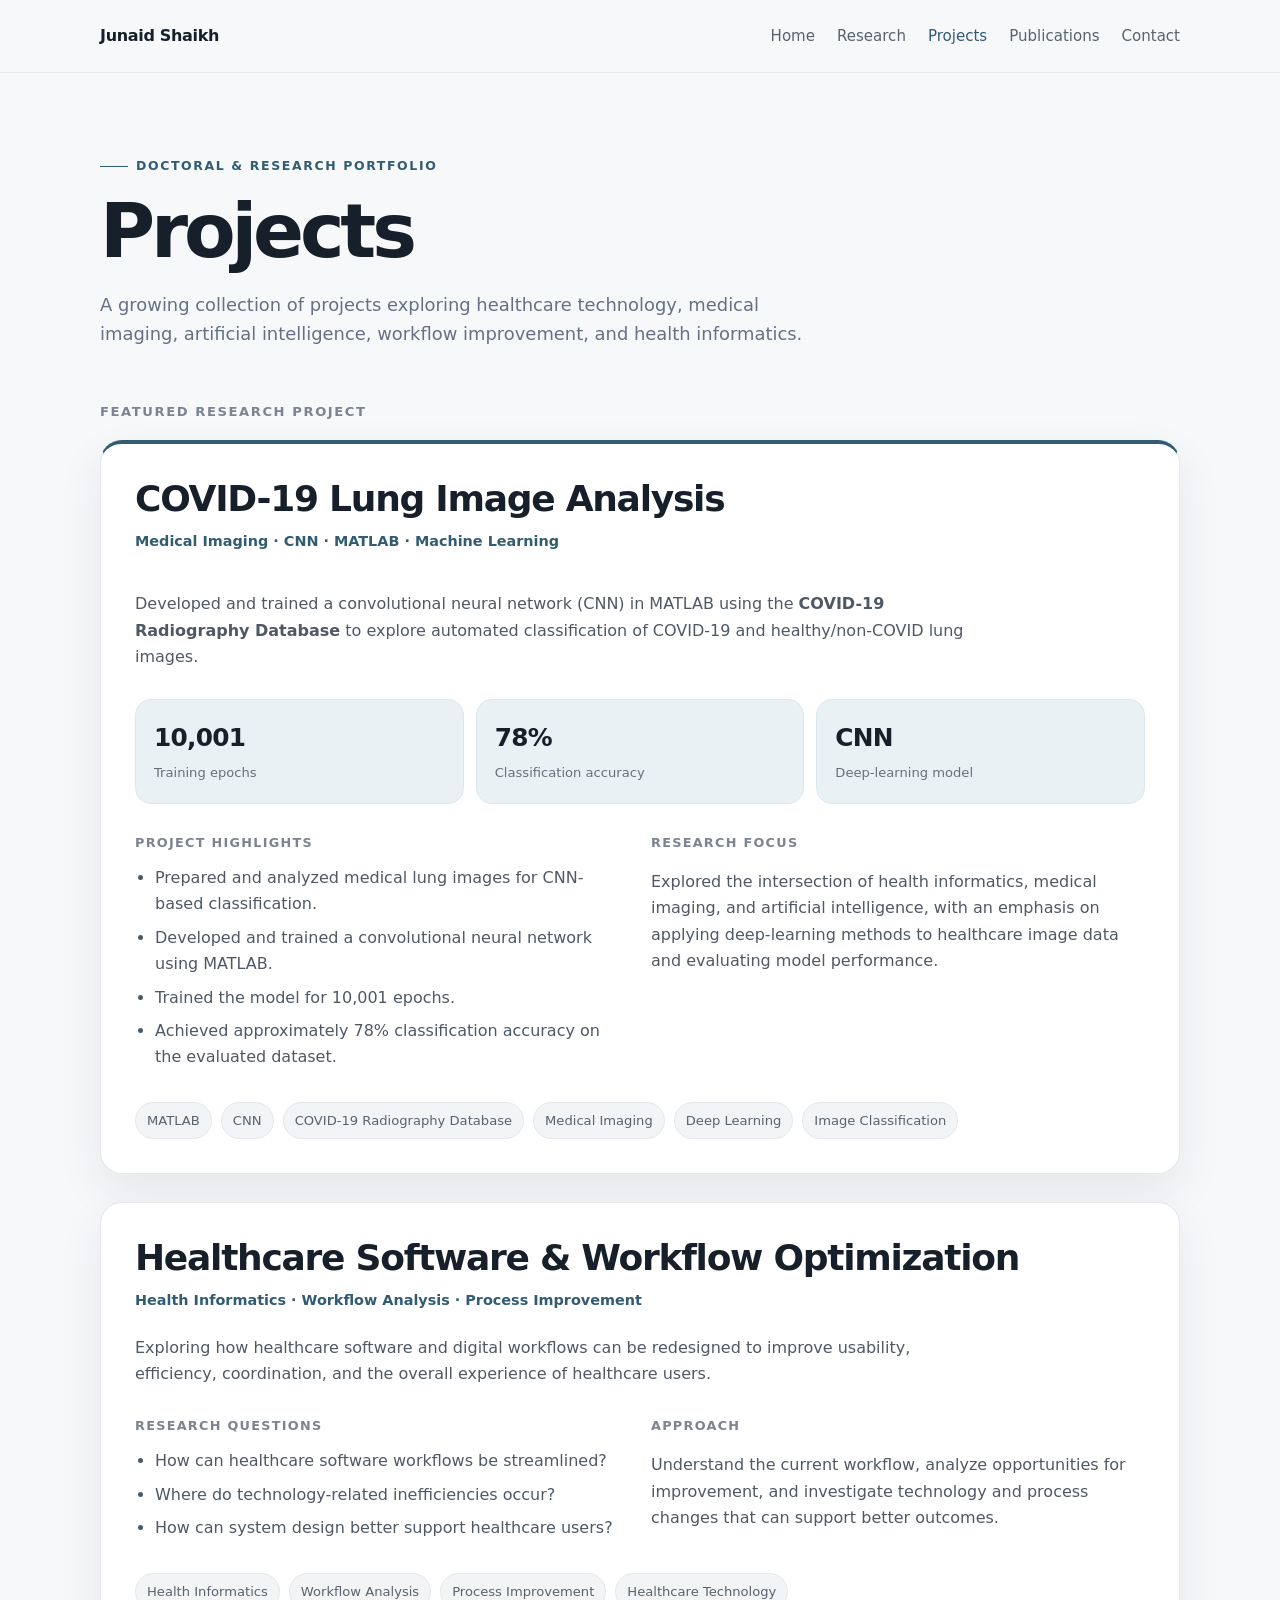
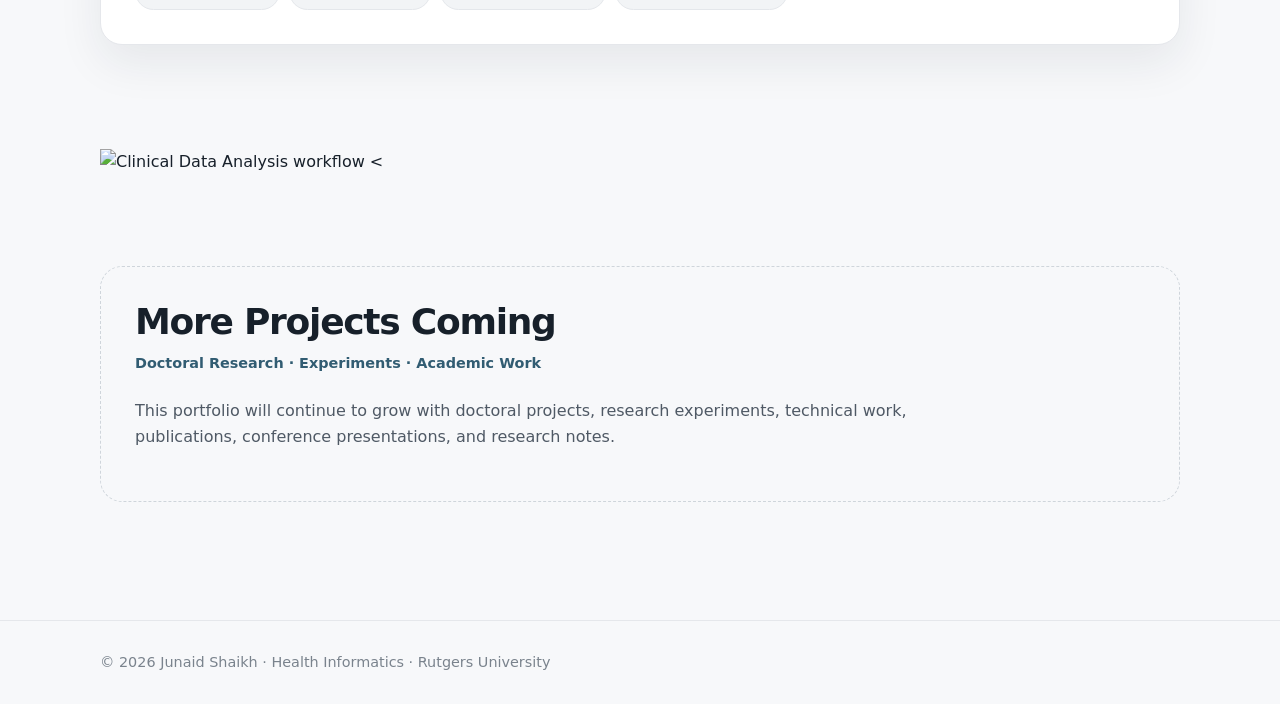
==== projects.html @ 9a3048ee "Update projects.html" ====
<!DOCTYPE html>
<html lang="en">
<head>
  <meta charset="UTF-8">
  <meta name="viewport" content="width=device-width, initial-scale=1.0">
  <meta name="description" content="Junaid Shaikh — Doctoral and research projects in Health Informatics, medical imaging, AI, and healthcare technology.">
  <title>Projects | Junaid Shaikh</title>
  <style>
    :root{
      --bg:#f7f8fa;
      --surface:#ffffff;
      --text:#17202a;
      --muted:#667085;
      --line:#e5e7eb;
      --accent:#315c72;
      --accent-soft:#eaf1f5;
      --shadow:0 18px 45px rgba(20,35,45,.08);
      --radius:22px;
    }
    *{box-sizing:border-box}
    html{scroll-behavior:smooth}
    body{
      margin:0;
      font-family:Inter,ui-sans-serif,system-ui,-apple-system,BlinkMacSystemFont,"Segoe UI",sans-serif;
      background:var(--bg);
      color:var(--text);
      line-height:1.65;
    }
    a{color:inherit;text-decoration:none}
    .container{width:min(1080px,92%);margin:auto}
    header{
      position:sticky;top:0;z-index:20;
      background:rgba(247,248,250,.9);
      backdrop-filter:blur(12px);
      border-bottom:1px solid rgba(229,231,235,.8);
    }
    nav{
      min-height:72px;display:flex;align-items:center;justify-content:space-between;
      gap:24px;
    }
    .brand{font-weight:750;letter-spacing:-.02em}
    .nav-links{display:flex;gap:22px;flex-wrap:wrap;color:#59636e;font-size:.94rem}
    .nav-links a{transition:color .2s ease}
    .nav-links a:hover,.nav-links a.active{color:var(--accent)}
    main{padding:76px 0 90px}
    .eyebrow{
      display:inline-flex;align-items:center;gap:8px;
      color:var(--accent);font-size:.78rem;font-weight:750;
      letter-spacing:.13em;text-transform:uppercase;
      margin-bottom:16px;
    }
    .eyebrow:before{content:"";width:28px;height:1px;background:var(--accent)}
    h1{
      font-size:clamp(2.5rem,6vw,4.7rem);
      line-height:1.02;letter-spacing:-.055em;
      margin:0 0 20px;max-width:800px;
    }
    .intro{font-size:1.12rem;color:var(--muted);max-width:730px;margin:0 0 52px}
    .section-label{
      font-size:.82rem;font-weight:750;letter-spacing:.12em;
      text-transform:uppercase;color:#7b8490;margin:0 0 18px;
    }
    .project{
      background:var(--surface);border:1px solid var(--line);
      border-radius:var(--radius);padding:34px;
      box-shadow:var(--shadow);margin-bottom:28px;
    }
    .project.featured{border-top:4px solid var(--accent)}
    .project-top{display:flex;justify-content:space-between;gap:20px;align-items:flex-start}
    .project h2{font-size:clamp(1.65rem,3vw,2.25rem);line-height:1.15;letter-spacing:-.035em;margin:0 0 10px}
    .meta{color:var(--accent);font-weight:700;font-size:.9rem;margin-bottom:22px}
    .project p{color:#4f5965;max-width:850px}
    .highlights{display:grid;grid-template-columns:repeat(2,minmax(0,1fr));gap:22px;margin-top:28px}
    .block h3{font-size:.8rem;text-transform:uppercase;letter-spacing:.1em;color:#7b8490;margin:0 0 12px}
    ul{margin:0;padding-left:20px;color:#4f5965}
    li{margin:7px 0}
    .stats{display:grid;grid-template-columns:repeat(3,1fr);gap:12px;margin:28px 0}
    .stat{
      background:var(--accent-soft);border-radius:16px;padding:18px;
      border:1px solid #dce7ec;
    }
    .stat strong{display:block;font-size:1.55rem;letter-spacing:-.03em;color:var(--text)}
    .stat span{font-size:.82rem;color:#65717b}
    .tags{display:flex;flex-wrap:wrap;gap:9px;margin-top:24px}
    .tag{
      padding:7px 11px;border-radius:999px;
      background:#f2f4f6;border:1px solid #e4e7eb;
      color:#59636e;font-size:.82rem;
    }
    .future{
      background:transparent;border:1px dashed #cfd5db;
      box-shadow:none;
    }
    footer{border-top:1px solid var(--line);padding:30px 0;color:#7a838d;font-size:.9rem}
    @media(max-width:720px){
      nav{align-items:flex-start;padding:17px 0;flex-direction:column}
      .nav-links{gap:12px 17px}
      main{padding-top:52px}
      .project{padding:25px}
      .highlights,.stats{grid-template-columns:1fr}
      .project-top{display:block}
    }
  </style>
</head>
<body>
<header>
  <div class="container">
    <nav>
      <a class="brand" href="index.html">Junaid Shaikh</a>
      <div class="nav-links">
        <a href="index.html">Home</a>
        <a href="research.html">Research</a>
        <a class="active" href="projects.html">Projects</a>
        <a href="index.html#publications">Publications</a>
        <a href="index.html#contact">Contact</a>
      </div>
    </nav>
  </div>
</header>

<main>
  <div class="container">
    <div class="eyebrow">Doctoral &amp; Research Portfolio</div>
    <h1>Projects</h1>
    <p class="intro">
      A growing collection of projects exploring healthcare technology, medical imaging,
      artificial intelligence, workflow improvement, and health informatics.
    </p>

    <p class="section-label">Featured research project</p>

    <article class="project featured">
      <div class="project-top">
        <div>
          <h2>COVID-19 Lung Image Analysis</h2>
          <div class="meta">Medical Imaging · CNN · MATLAB · Machine Learning</div>
        </div>
      </div>

      <p>
        Developed and trained a convolutional neural network (CNN) in MATLAB using the
        <strong>COVID-19 Radiography Database</strong> to explore automated classification
        of COVID-19 and healthy/non-COVID lung images.
      </p>

      <div class="stats">
        <div class="stat">
          <strong>10,001</strong>
          <span>Training epochs</span>
        </div>
        <div class="stat">
          <strong>78%</strong>
          <span>Classification accuracy</span>
        </div>
        <div class="stat">
          <strong>CNN</strong>
          <span>Deep-learning model</span>
        </div>
      </div>

      <div class="highlights">
        <div class="block">
          <h3>Project Highlights</h3>
          <ul>
            <li>Prepared and analyzed medical lung images for CNN-based classification.</li>
            <li>Developed and trained a convolutional neural network using MATLAB.</li>
            <li>Trained the model for 10,001 epochs.</li>
            <li>Achieved approximately 78% classification accuracy on the evaluated dataset.</li>
          </ul>
        </div>
        <div class="block">
          <h3>Research Focus</h3>
          <p>
            Explored the intersection of health informatics, medical imaging, and artificial
            intelligence, with an emphasis on applying deep-learning methods to healthcare
            image data and evaluating model performance.
          </p>
        </div>
      </div>

      <div class="tags">
        <span class="tag">MATLAB</span>
        <span class="tag">CNN</span>
        <span class="tag">COVID-19 Radiography Database</span>
        <span class="tag">Medical Imaging</span>
        <span class="tag">Deep Learning</span>
        <span class="tag">Image Classification</span>
      </div>
    </article>

    <article class="project">
      <h2>Healthcare Software &amp; Workflow Optimization</h2>
      <div class="meta">Health Informatics · Workflow Analysis · Process Improvement</div>
      <p>
        Exploring how healthcare software and digital workflows can be redesigned to improve
        usability, efficiency, coordination, and the overall experience of healthcare users.
      </p>
      <div class="highlights">
        <div class="block">
          <h3>Research Questions</h3>
          <ul>
            <li>How can healthcare software workflows be streamlined?</li>
            <li>Where do technology-related inefficiencies occur?</li>
            <li>How can system design better support healthcare users?</li>
          </ul>
        </div>
        <div class="block">
          <h3>Approach</h3>
          <p>
            Understand the current workflow, analyze opportunities for improvement, and
            investigate technology and process changes that can support better outcomes.
          </p>
        </div>
      </div>
      <div class="tags">
        <span class="tag">Health Informatics</span>
        <span class="tag">Workflow Analysis</span>
        <span class="tag">Process Improvement</span>
        <span class="tag">Healthcare Technology</span>
      </div>
    </article>
<main>

  <img src="./assets/1370e85e-8556-44d8-b20e-8ba6964ff162.png"
       alt="Clinical Data Analysis workflow"
       class="project-image">

  <

</main>
    <article class="project future">
      <h2>More Projects Coming</h2>
      <div class="meta">Doctoral Research · Experiments · Academic Work</div>
      <p>
        This portfolio will continue to grow with doctoral projects, research experiments,
        technical work, publications, conference presentations, and research notes.
      </p>
    </article>
  </div>
</main>

<footer>
  <div class="container">
    © 2026 Junaid Shaikh · Health Informatics · Rutgers University
  </div>
</footer>
</body>
</html>
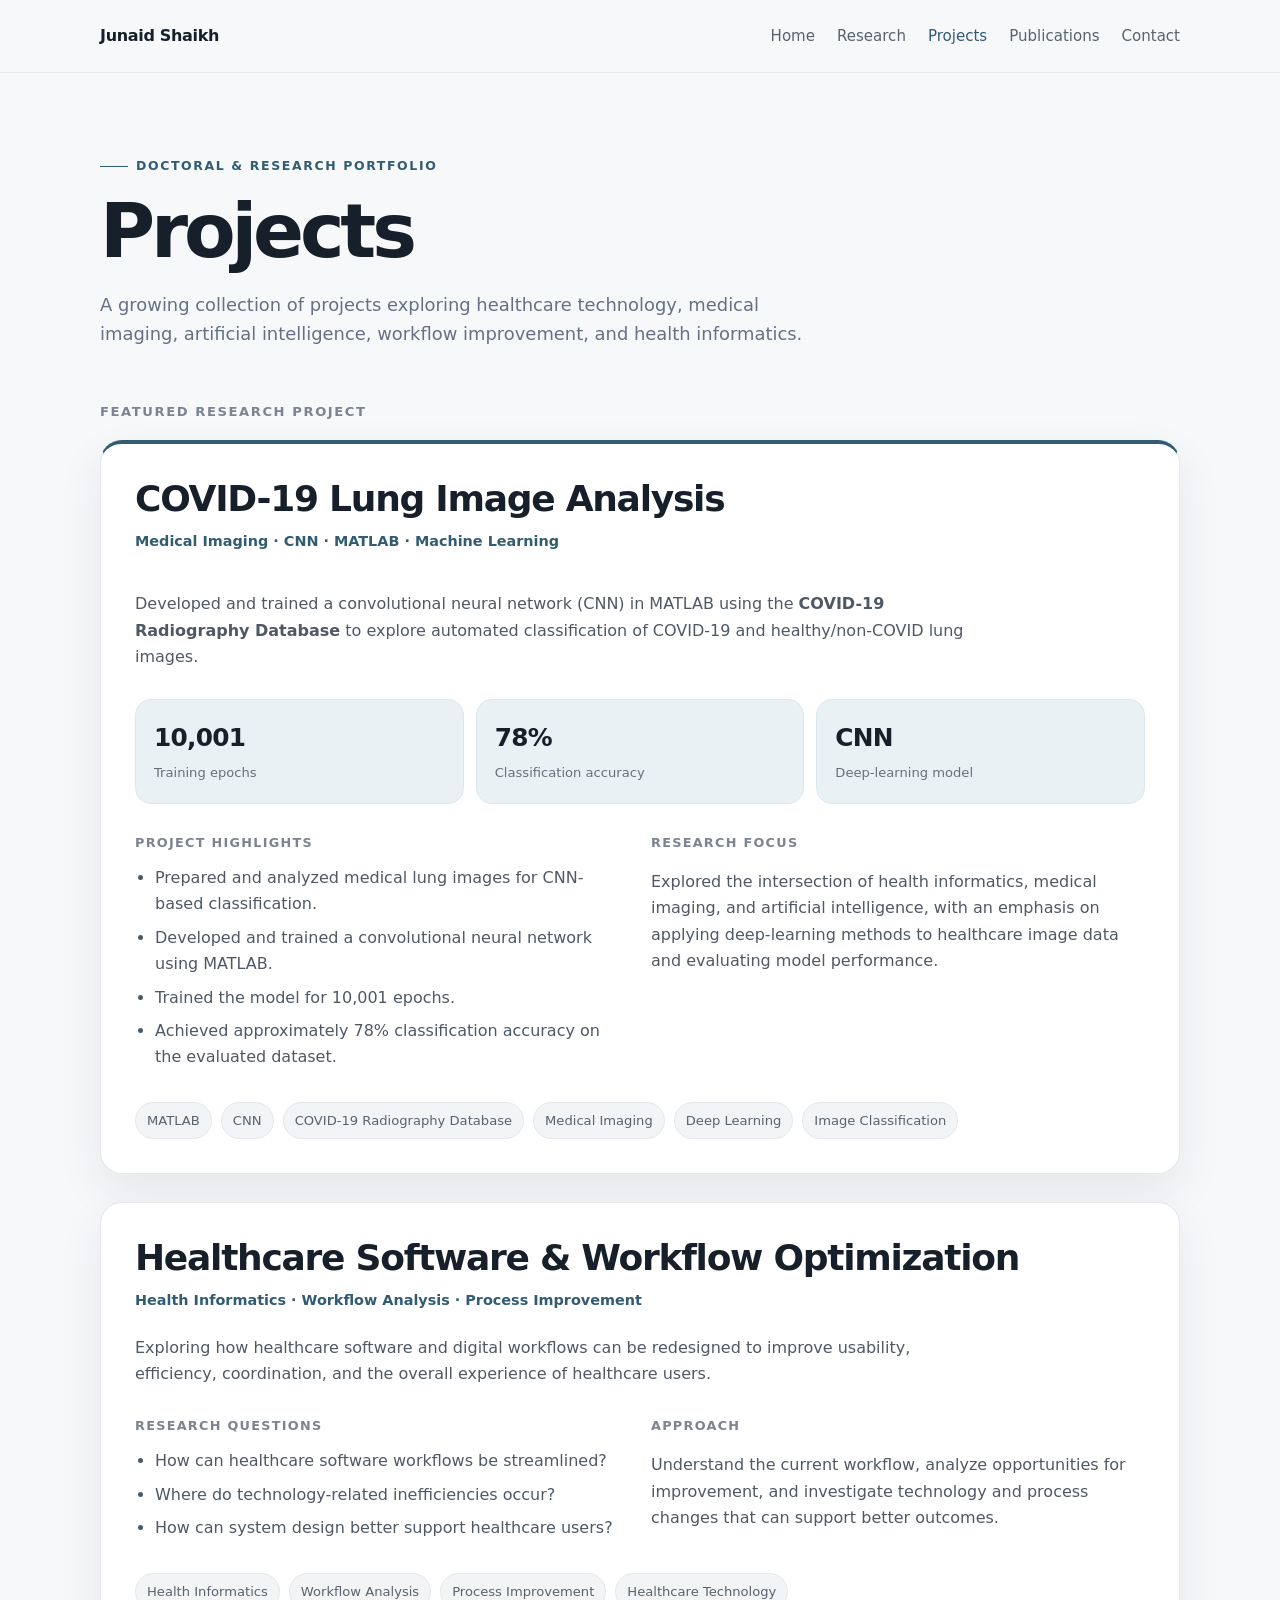
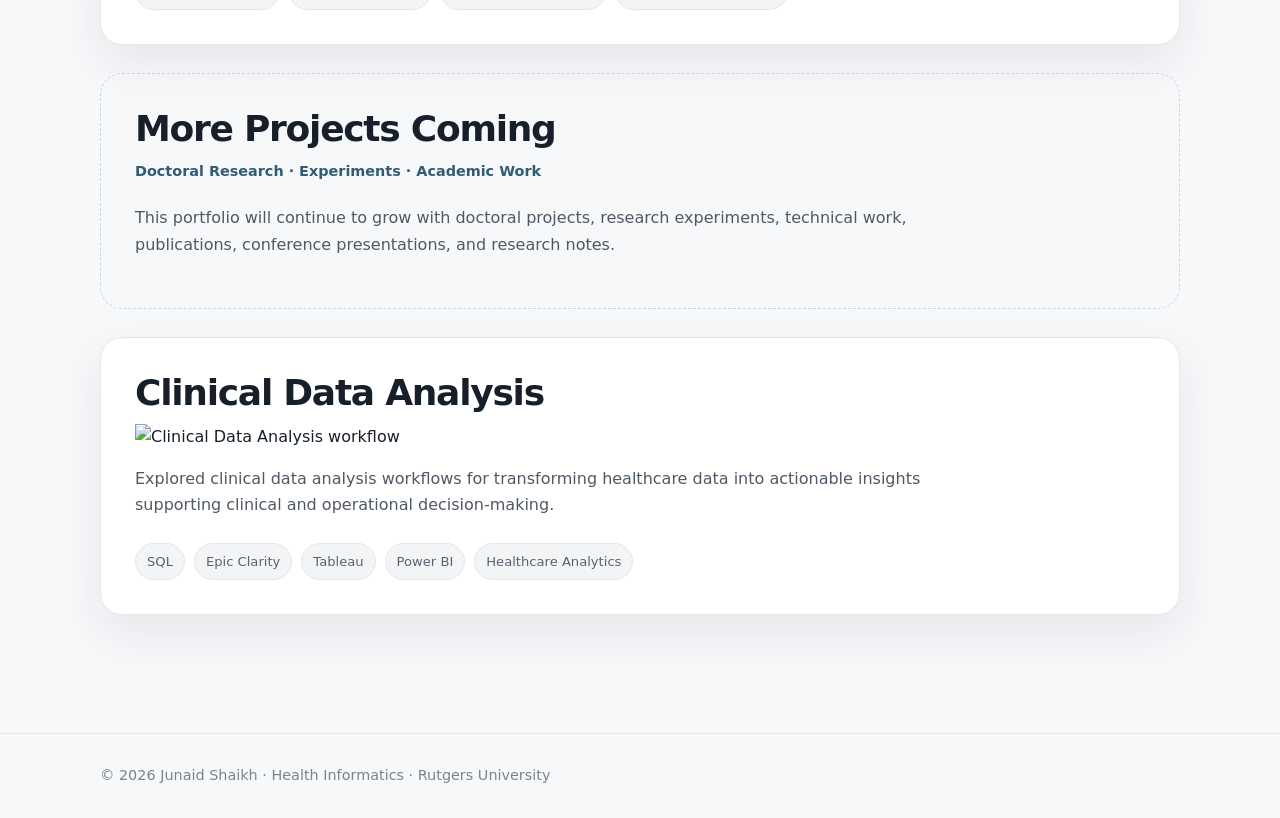
==== commit e9291026: "Update projects.html" ====
--- a/projects.html
+++ b/projects.html
@@ -219,15 +219,7 @@
         <span class="tag">Healthcare Technology</span>
       </div>
     </article>
-<main>
-
-  <img src="./assets/1370e85e-8556-44d8-b20e-8ba6964ff162.png"
-       alt="Clinical Data Analysis workflow"
-       class="project-image">
-
-  <
-
-</main>
+
     <article class="project future">
       <h2>More Projects Coming</h2>
       <div class="meta">Doctoral Research · Experiments · Academic Work</div>
@@ -236,6 +228,31 @@
         technical work, publications, conference presentations, and research notes.
       </p>
     </article>
+
+
+    <article class="project">
+
+  <h2>Clinical Data Analysis</h2>
+
+  <img src="./assets/1370e85e-8556-44d8-b20e-8ba6964ff162.png"
+       alt="Clinical Data Analysis workflow"
+       class="project-image">
+
+  <p>
+    Explored clinical data analysis workflows for transforming healthcare
+    data into actionable insights supporting clinical and operational
+    decision-making.
+  </p>
+
+  <div class="tags">
+    <span class="tag">SQL</span>
+    <span class="tag">Epic Clarity</span>
+    <span class="tag">Tableau</span>
+    <span class="tag">Power BI</span>
+    <span class="tag">Healthcare Analytics</span>
+  </div>
+
+</article>
   </div>
 </main>
 
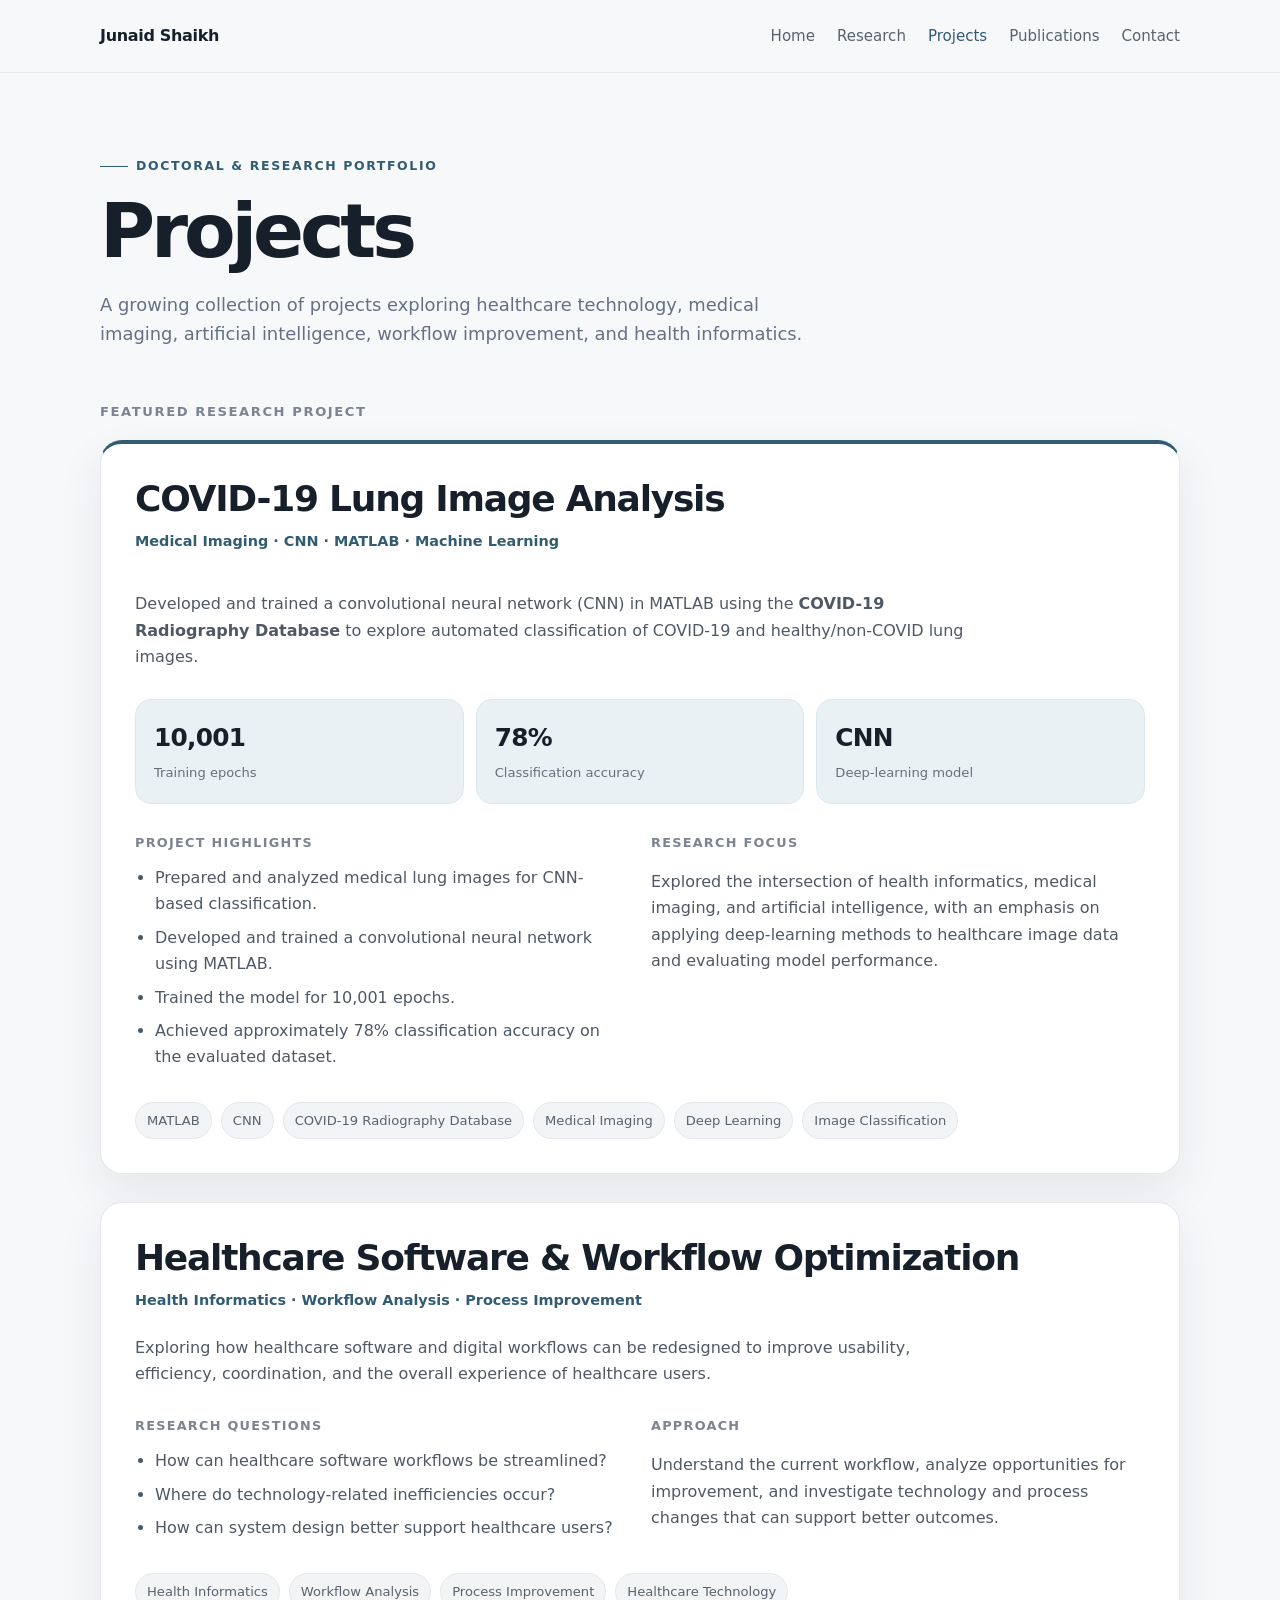
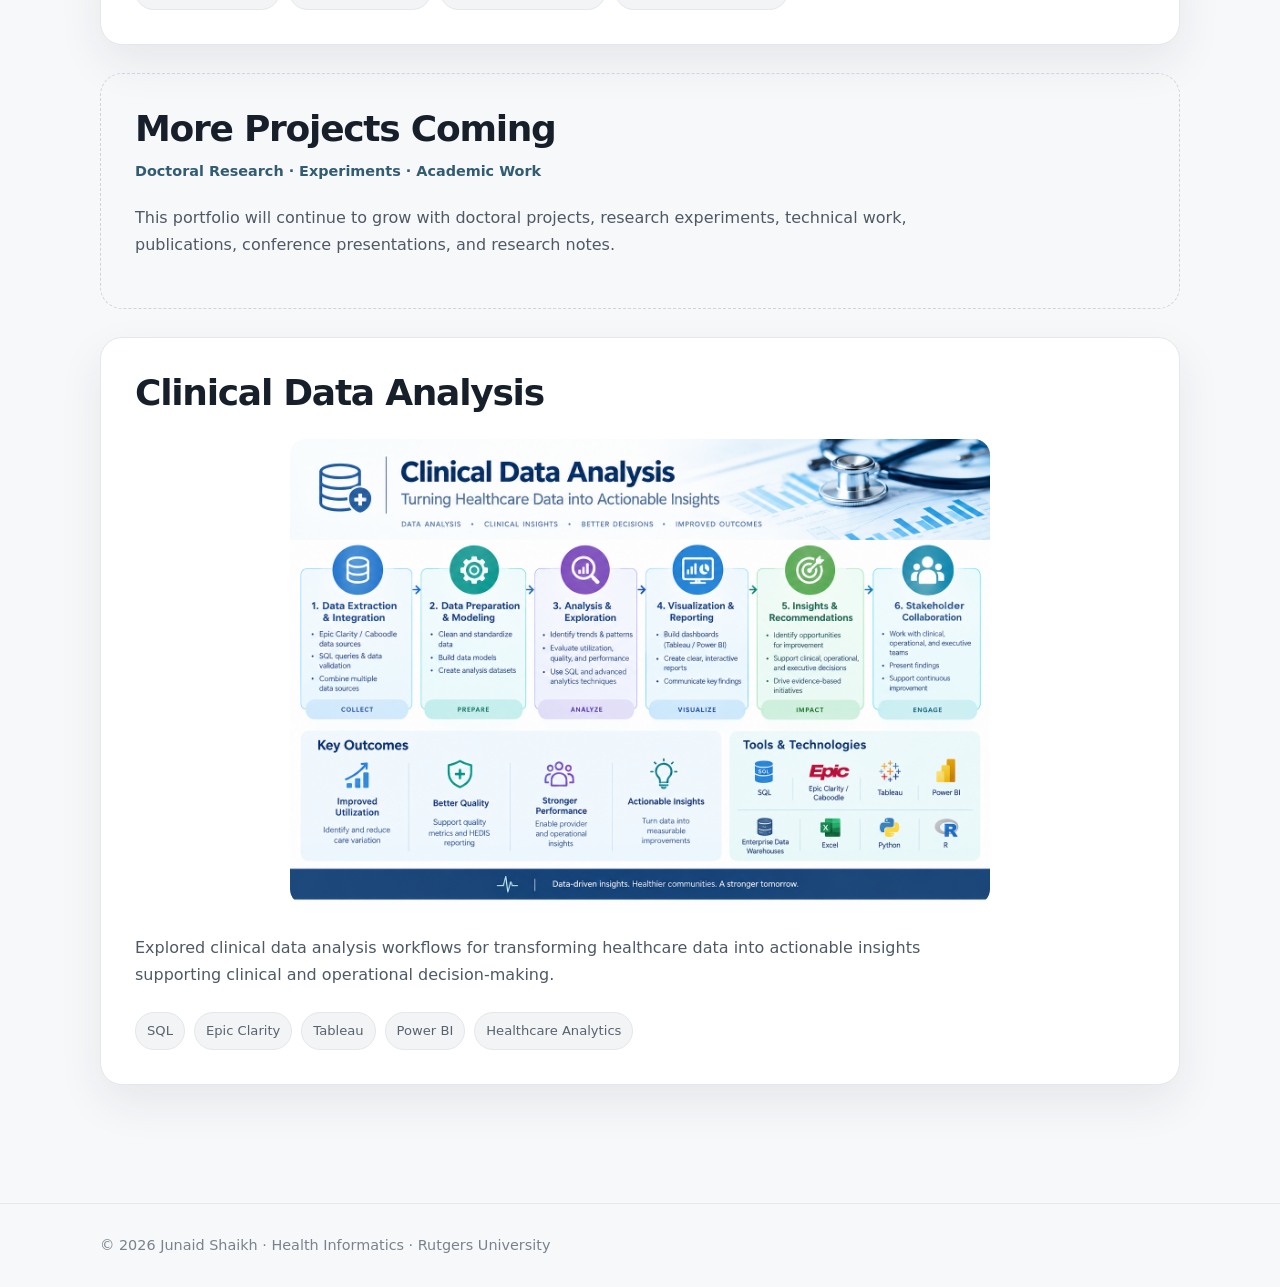
==== commit b174495a: "Update projects.html" ====
--- a/projects.html
+++ b/projects.html
@@ -234,9 +234,9 @@
 
   <h2>Clinical Data Analysis</h2>
 
-  <img src="./assets/1370e85e-8556-44d8-b20e-8ba6964ff162.png"
-       alt="Clinical Data Analysis workflow"
-       class="project-image">
+  <img src="./assets/clinical.png"
+     alt="Clinical Data Analysis workflow"
+     style="width:70%; max-width:700px; height:auto; display:block; margin:25px auto 30px; border-radius:16px;">
 
   <p>
     Explored clinical data analysis workflows for transforming healthcare
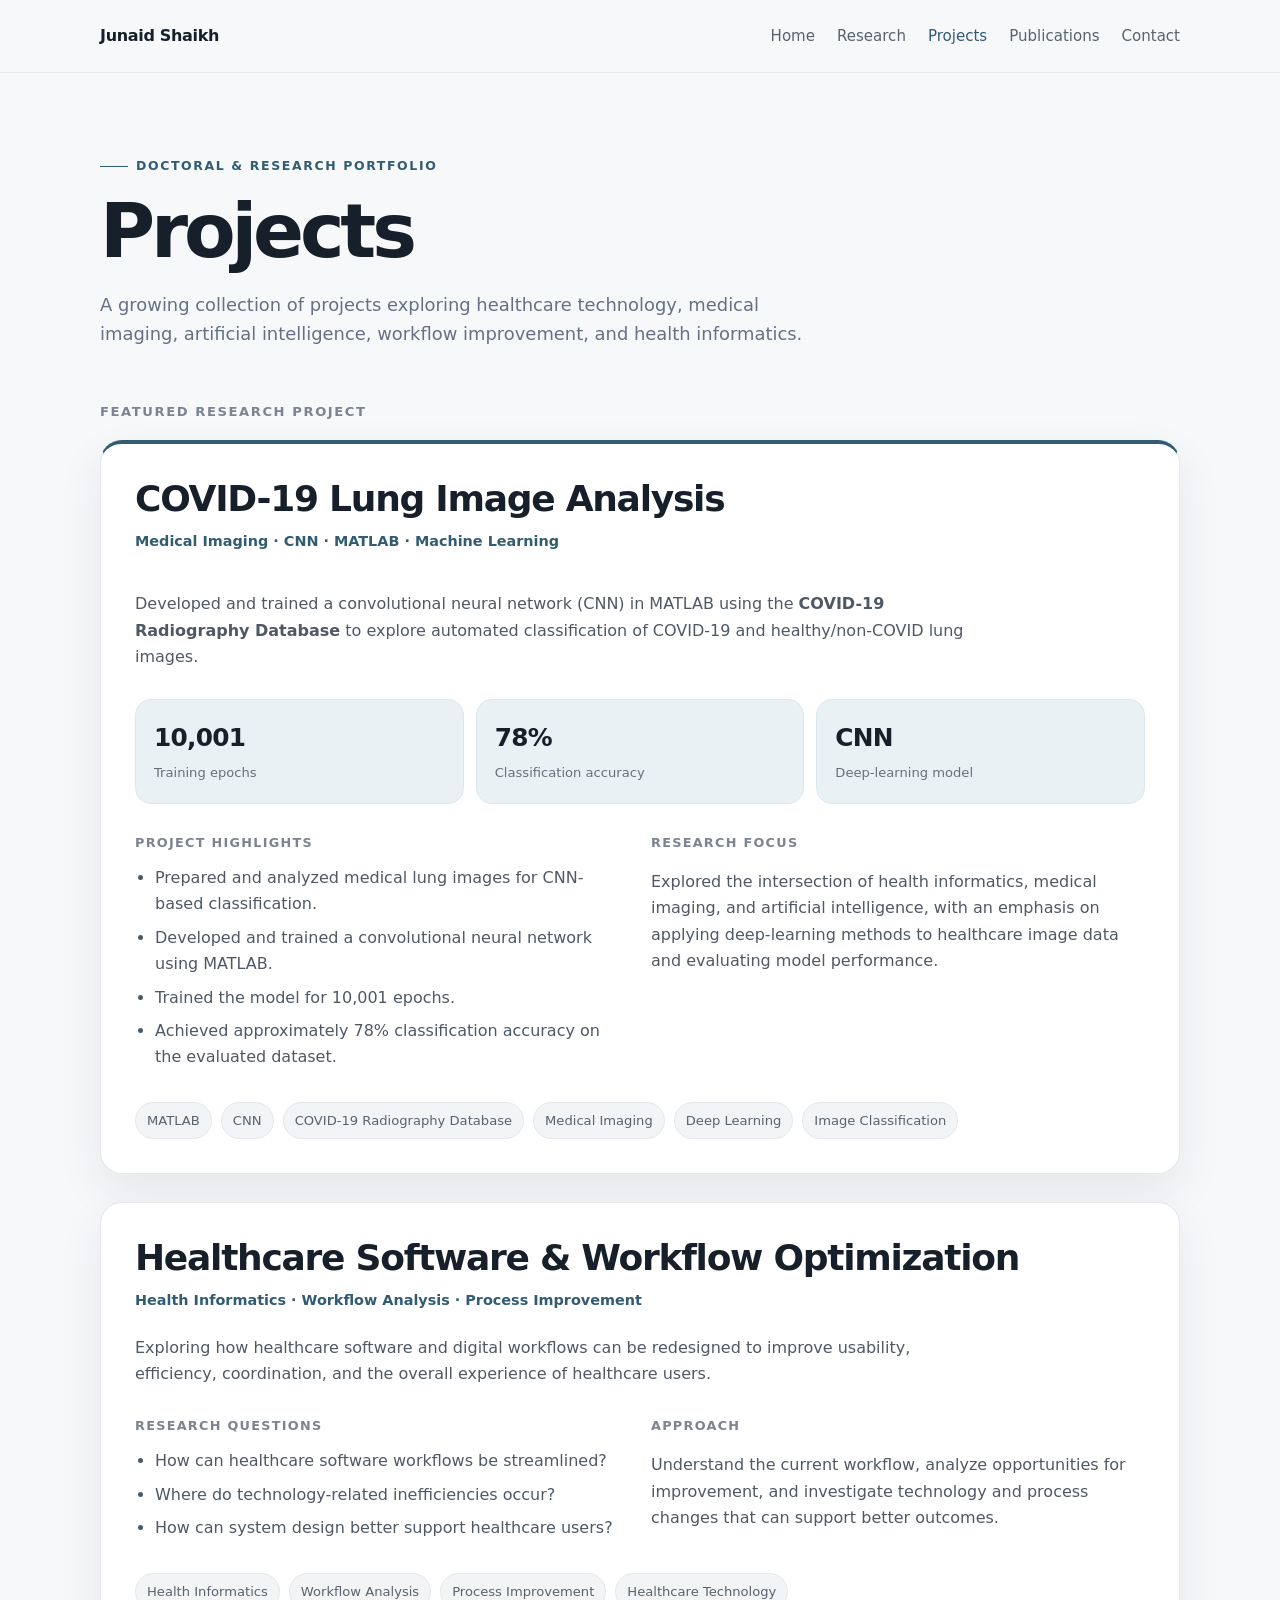
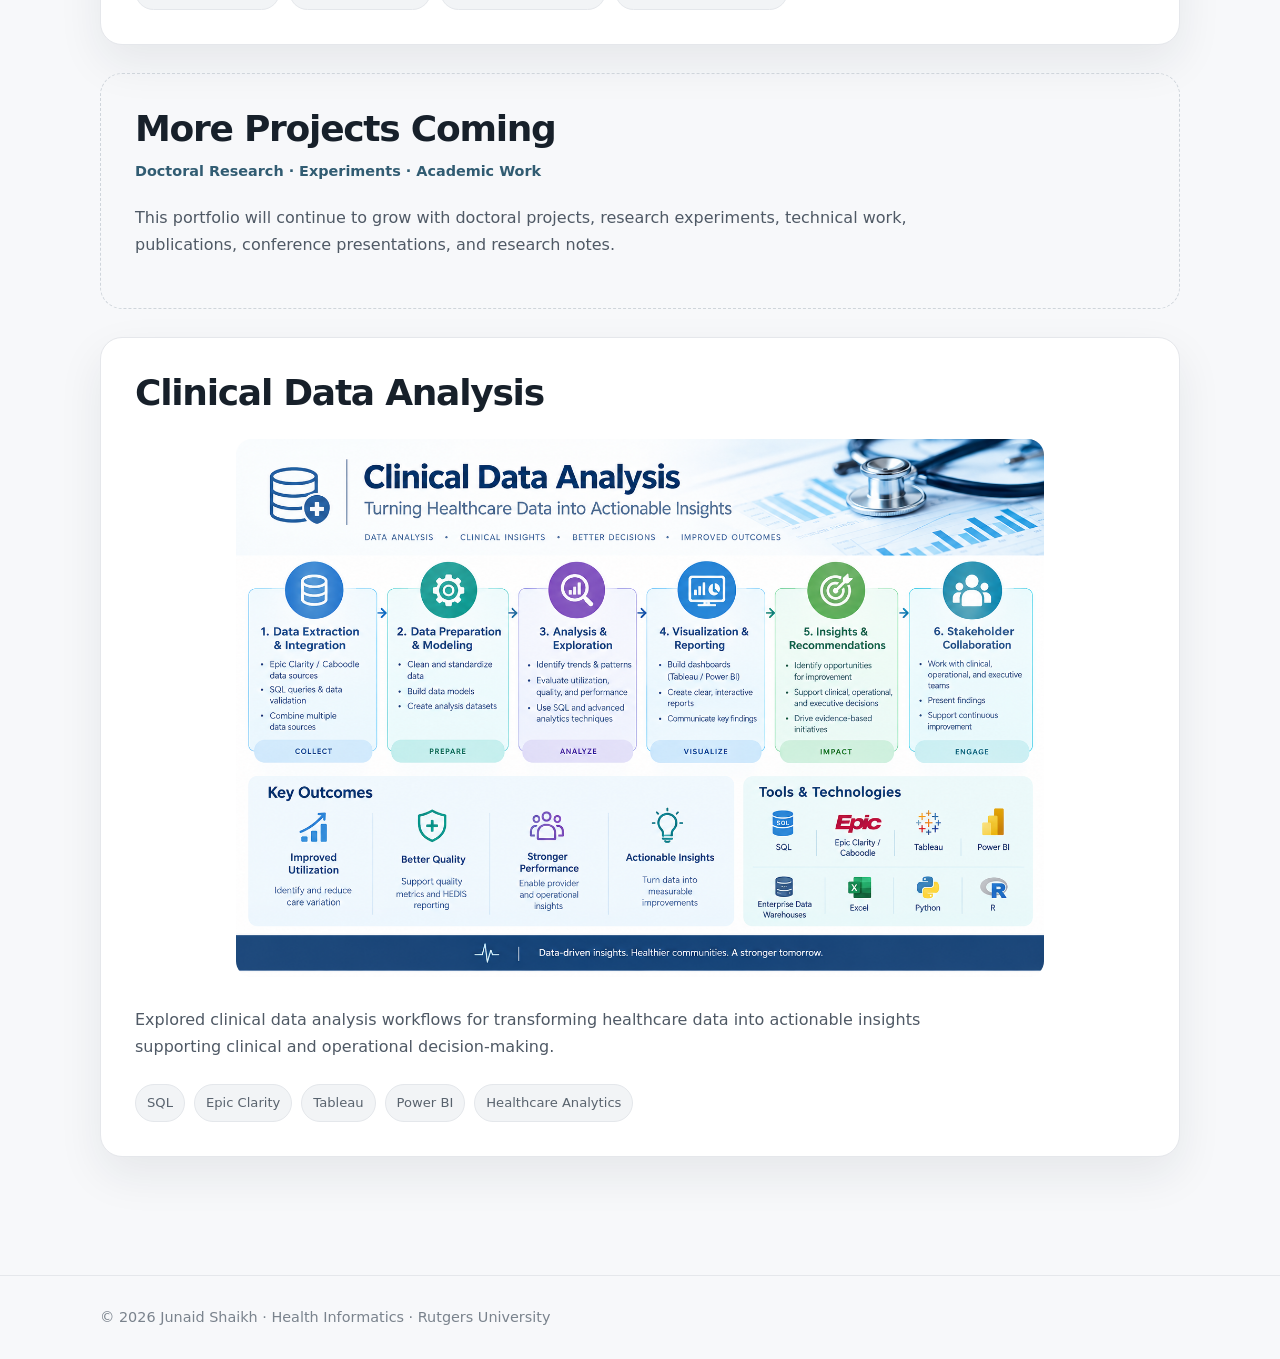
==== commit 745880cb: "Update projects.html" ====
--- a/projects.html
+++ b/projects.html
@@ -236,7 +236,7 @@
 
   <img src="./assets/clinical.png"
      alt="Clinical Data Analysis workflow"
-     style="width:70%; max-width:700px; height:auto; display:block; margin:25px auto 30px; border-radius:16px;">
+     style="width:80%; max-width:900px; height:auto; display:block; margin:25px auto 30px; border-radius:16px;">
 
   <p>
     Explored clinical data analysis workflows for transforming healthcare
